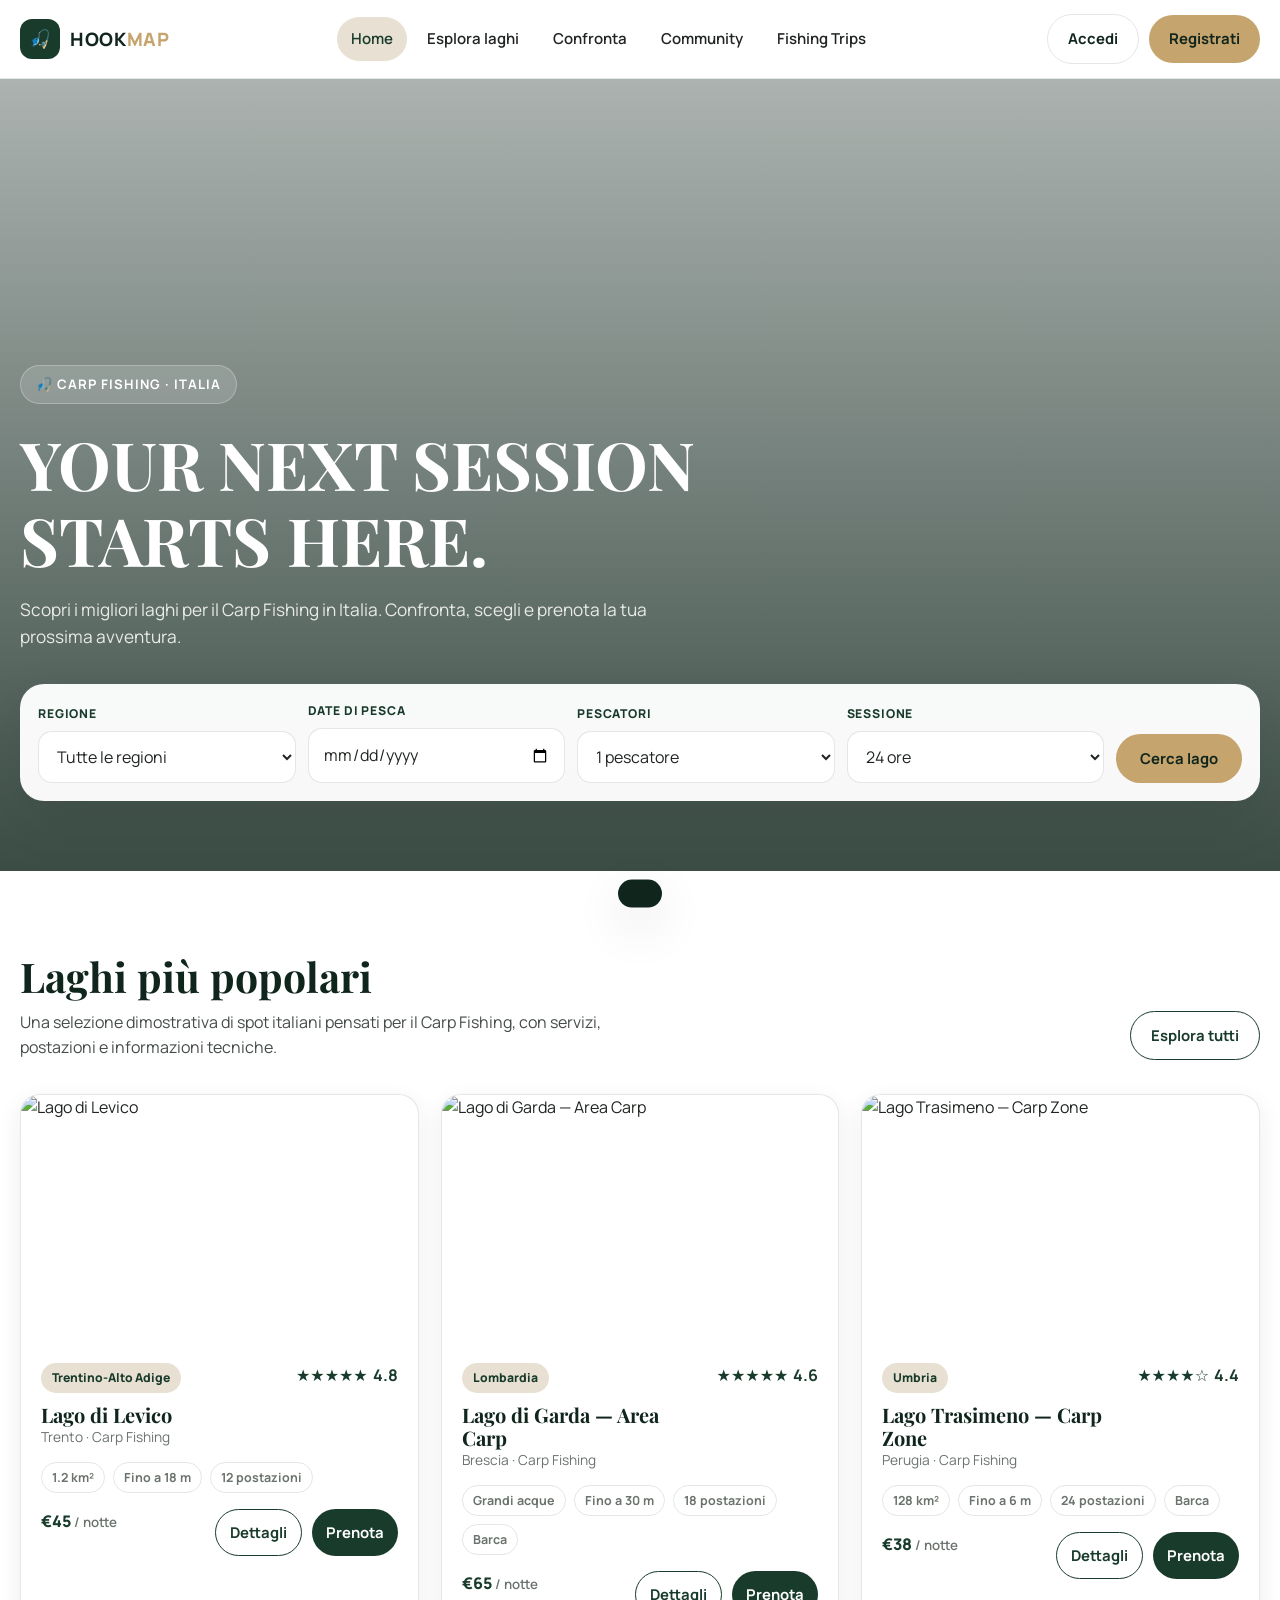
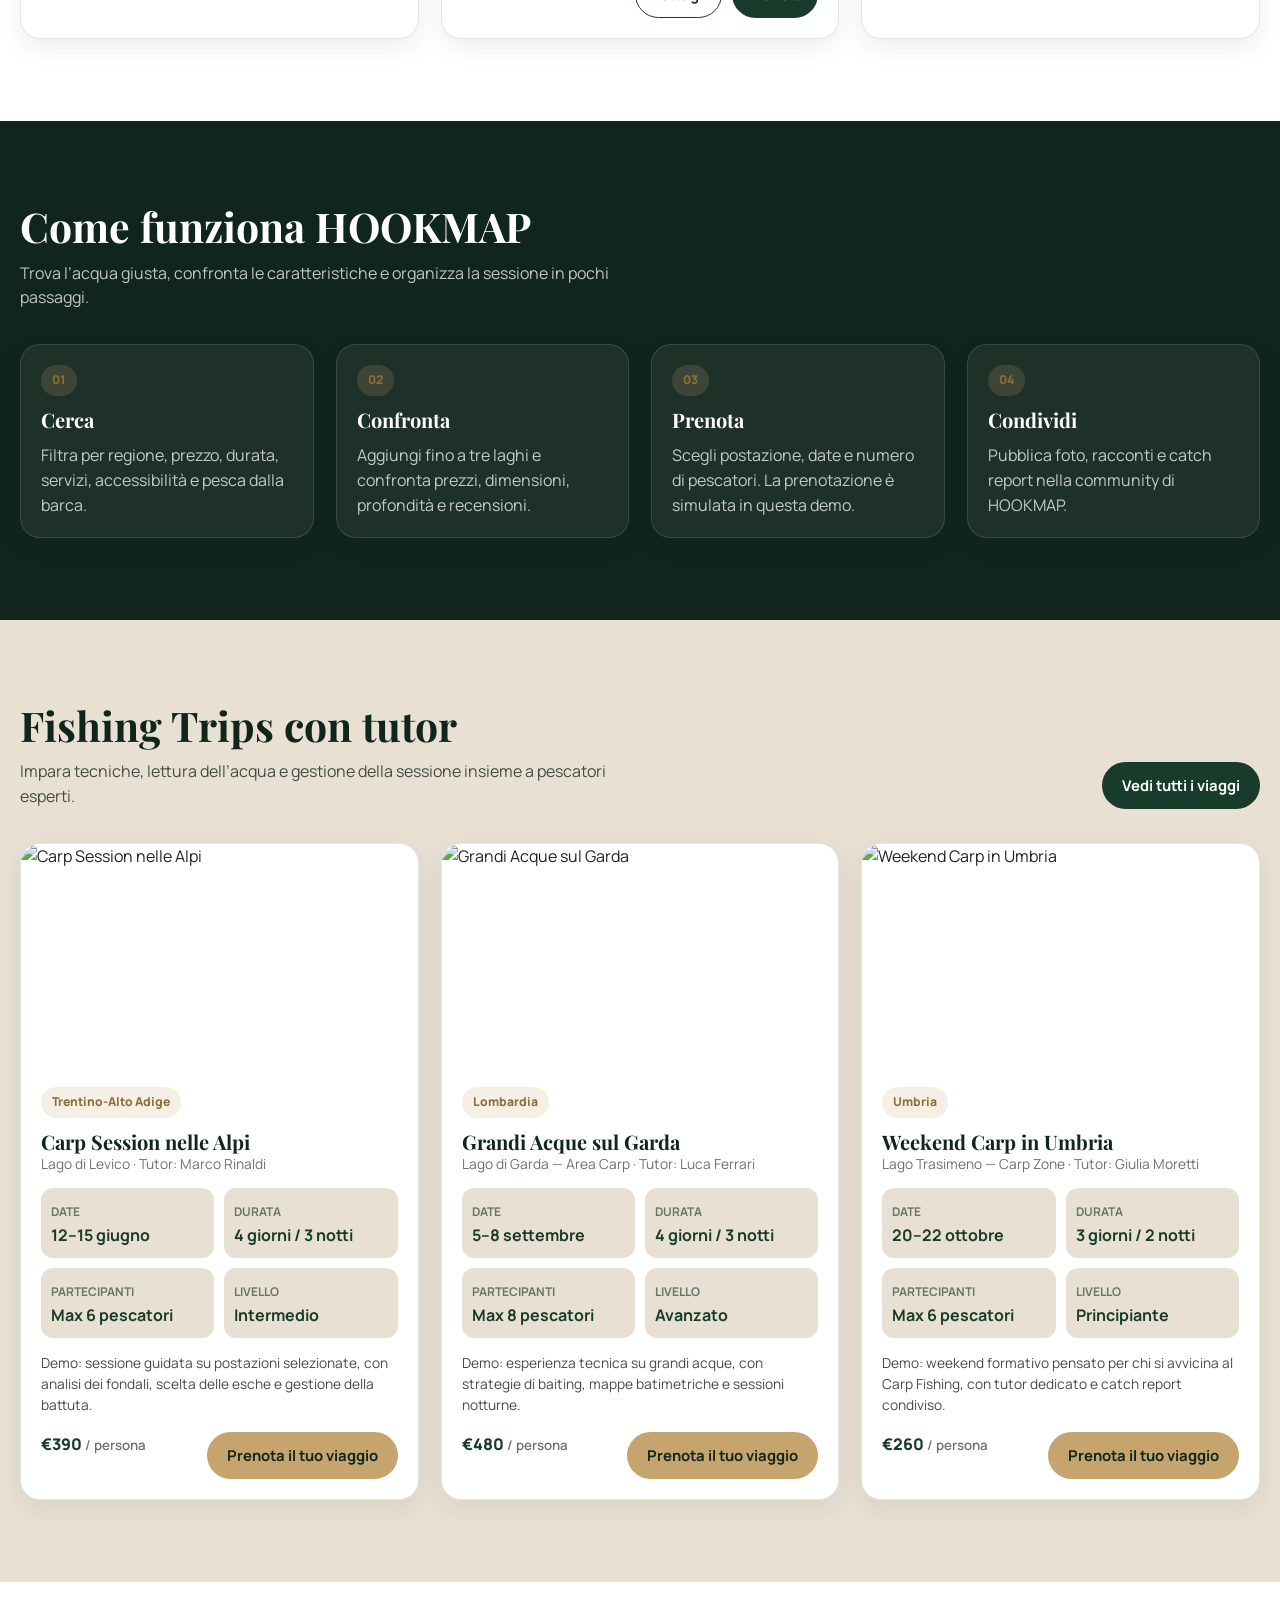
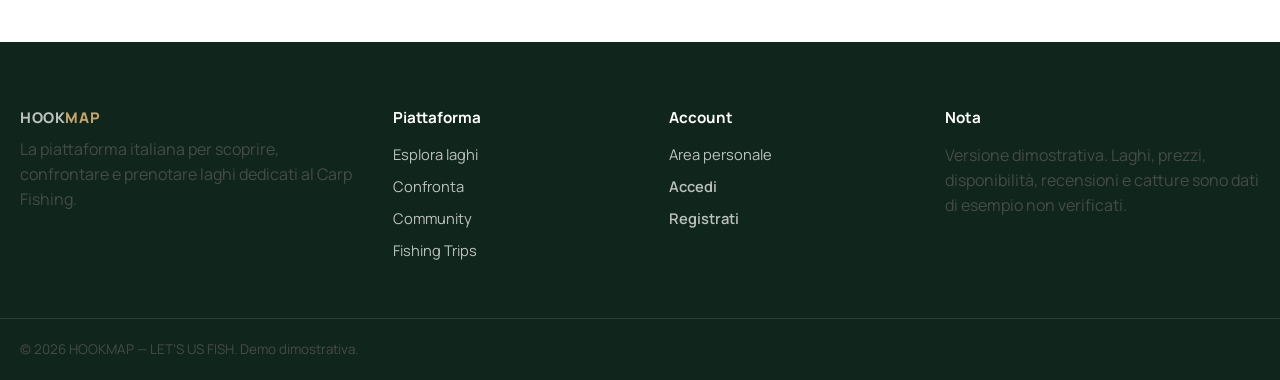
==== index.html @ 712e874a "Add files via upload" ====
<!DOCTYPE html>
<html lang="it">
<head>
  <meta charset="UTF-8" />
  <meta name="viewport" content="width=device-width, initial-scale=1.0" />
  <title>HOOKMAP — Let’s Us Fish</title>
  <meta name="description" content="HOOKMAP: scopri, confronta e prenota i migliori laghi per Carp Fishing in Italia." />

  <link rel="preconnect" href="https://fonts.googleapis.com" />
  <link rel="preconnect" href="https://fonts.gstatic.com" crossorigin />
  <link href="https://fonts.googleapis.com/css2?family=Manrope:wght@400;500;600;700;800&family=Playfair+Display:wght@600;700&display=swap" rel="stylesheet" />

  <link rel="stylesheet" href="https://unpkg.com/leaflet@1.9.4/dist/leaflet.css" />
  <link rel="stylesheet" href="style.css" />
</head>
<body>

  <header class="site-header">
    <div class="container header-inner">
      <a href="#/" class="logo" aria-label="HOOKMAP home">
        <span class="logo-mark">🎣</span>
        <span class="logo-text">HOOK<span>MAP</span></span>
      </a>

      <nav class="main-nav" id="mainNav">
        <a href="#/" data-nav="home">Home</a>
        <a href="#/explore" data-nav="explore">Esplora laghi</a>
        <a href="#/compare" data-nav="compare">Confronta</a>
        <a href="#/community" data-nav="community">Community</a>
        <a href="#/trips" data-nav="trips">Fishing Trips</a>
      </nav>

      <div class="header-actions">
        <button class="btn btn-ghost" id="loginBtn">Accedi</button>
        <button class="btn btn-gold" id="registerBtn">Registrati</button>
        <button class="menu-toggle" id="menuToggle" aria-label="Apri menu">
          <span></span><span></span><span></span>
        </button>
      </div>
    </div>
  </header>

  <main id="app"></main>

  <footer class="site-footer">
    <div class="container footer-grid">
      <div>
        <a href="#/" class="logo footer-logo">HOOK<span>MAP</span></a>
        <p>La piattaforma italiana per scoprire, confrontare e prenotare laghi dedicati al Carp Fishing.</p>
      </div>
      <div>
        <h4>Piattaforma</h4>
        <a href="#/explore">Esplora laghi</a>
        <a href="#/compare">Confronta</a>
        <a href="#/community">Community</a>
        <a href="#/trips">Fishing Trips</a>
      </div>
      <div>
        <h4>Account</h4>
        <a href="#/dashboard">Area personale</a>
        <button class="link-btn" id="footerLogin">Accedi</button>
        <button class="link-btn" id="footerRegister">Registrati</button>
      </div>
      <div>
        <h4>Nota</h4>
        <p>Versione dimostrativa. Laghi, prezzi, disponibilità, recensioni e catture sono dati di esempio non verificati.</p>
      </div>
    </div>
    <div class="footer-bottom">
      <div class="container">
        <p>© <span id="year"></span> HOOKMAP — LET’S US FISH. Demo dimostrativa.</p>
      </div>
    </div>
  </footer>

  <div class="modal" id="authModal" aria-hidden="true">
    <div class="modal-backdrop" data-close-modal></div>
    <div class="modal-card">
      <button class="modal-close" data-close-modal aria-label="Chiudi">×</button>
      <h3 id="authTitle">Accedi a HOOKMAP</h3>
      <p class="muted">Demo: nessun dato personale viene inviato a un server.</p>
      <form id="authForm">
        <label>Nome utente
          <input type="text" id="authUser" required placeholder="es. carper_lombardo" />
        </label>
        <label>Email
          <input type="email" id="authEmail" required placeholder="nome@email.it" />
        </label>
        <button class="btn btn-primary full" type="submit">Continua</button>
      </form>
    </div>
  </div>

  <div class="toast" id="toast"></div>

  <script src="https://unpkg.com/leaflet@1.9.4/dist/leaflet.js"></script>
  <script src="script.js"></script>
</body>
</html>
---- style.css ----
:root{
  --forest:#183B2B;
  --deep:#10251C;
  --sand:#E8E1D3;
  --white:#FFFFFF;
  --anthracite:#202521;
  --gold:#C5A46D;
  --muted:#6B736D;
  --line:rgba(24,59,43,.12);
  --radius:20px;
  --shadow:0 18px 50px rgba(16,37,28,.12);
  --shadow-sm:0 8px 24px rgba(16,37,28,.08);
}

*{box-sizing:border-box;margin:0;padding:0}
html{scroll-behavior:smooth}
body{
  font-family:"Manrope",system-ui,sans-serif;
  color:var(--anthracite);
  background:var(--white);
  line-height:1.55;
  -webkit-font-smoothing:antialiased;
}
img{max-width:100%;display:block}
a{color:inherit;text-decoration:none}
button{font:inherit;cursor:pointer;border:none;background:none;color:inherit}
input,select,textarea{font:inherit;width:100%}
.container{width:min(1240px,calc(100% - 40px));margin-inline:auto}

h1,h2,h3{font-family:"Playfair Display",serif;color:var(--deep);line-height:1.15}
h1{font-size:clamp(2.4rem,5.2vw,4.4rem)}
h2{font-size:clamp(1.8rem,3.2vw,2.6rem)}
h3{font-size:1.25rem}
p{color:#454c47}
.muted{color:var(--muted)}
.small{font-size:.86rem}

/* Header */
.site-header{
  position:sticky;top:0;z-index:100;
  background:rgba(255,255,255,.9);
  backdrop-filter:blur(14px);
  border-bottom:1px solid var(--line);
}
.header-inner{
  display:flex;align-items:center;justify-content:space-between;
  gap:20px;min-height:78px;
}
.logo{display:flex;align-items:center;gap:10px;font-weight:800;letter-spacing:.04em}
.logo-mark{
  width:40px;height:40px;border-radius:12px;display:grid;place-items:center;
  background:var(--forest);color:var(--gold);font-size:1.1rem;
}
.logo-text{font-size:1.15rem;color:var(--deep)}
.logo-text span{color:var(--gold)}
.main-nav{display:flex;gap:6px}
.main-nav a{
  padding:10px 14px;border-radius:999px;font-weight:600;font-size:.94rem;
  transition:.2s;
}
.main-nav a:hover,.main-nav a.active{background:var(--sand);color:var(--forest)}
.header-actions{display:flex;align-items:center;gap:10px}
.menu-toggle{display:none;flex-direction:column;gap:5px;padding:10px}
.menu-toggle span{width:22px;height:2px;background:var(--deep);border-radius:2px}

/* Buttons */
.btn{
  display:inline-flex;align-items:center;justify-content:center;gap:8px;
  padding:12px 20px;border-radius:999px;font-weight:700;font-size:.93rem;
  transition:transform .2s,box-shadow .2s,background .2s,color .2s;
}
.btn:hover{transform:translateY(-2px)}
.btn-primary{background:var(--forest);color:var(--white)}
.btn-primary:hover{background:var(--deep);box-shadow:var(--shadow-sm)}
.btn-gold{background:var(--gold);color:var(--deep)}
.btn-gold:hover{box-shadow:0 10px 24px rgba(197,164,109,.35)}
.btn-ghost{border:1px solid var(--line);color:var(--deep)}
.btn-ghost:hover{background:var(--sand)}
.btn-outline{border:1.5px solid var(--forest);color:var(--forest)}
.btn-outline:hover{background:var(--forest);color:var(--white)}
.btn-danger{background:#B3402F;color:#fff}
.full{width:100%}
.link-btn{color:var(--forest);font-weight:600;text-align:left}
.link-btn:hover{color:var(--gold)}

/* Hero */
.hero{
  position:relative;min-height:88vh;display:flex;align-items:flex-end;
  color:var(--white);overflow:hidden;
}
.hero-bg{
  position:absolute;inset:0;
  background:
    linear-gradient(180deg,rgba(16,37,28,.35),rgba(16,37,28,.82)),
    url("https://images.unsplash.com/photo-1500375592092-40eb2168fd21?auto=format&fit=crop&w=2000&q=80") center/cover;
}
.hero-content{position:relative;z-index:2;padding:110px 0 70px}
.eyebrow{
  display:inline-flex;align-items:center;gap:8px;
  background:rgba(255,255,255,.14);border:1px solid rgba(255,255,255,.25);
  padding:8px 15px;border-radius:999px;font-size:.82rem;font-weight:700;
  letter-spacing:.08em;text-transform:uppercase;margin-bottom:22px;
}
.hero h1{color:var(--white);max-width:850px}
.hero p{
  color:rgba(255,255,255,.86);max-width:640px;margin:18px 0 34px;font-size:1.08rem;
}
.search-panel{
  background:rgba(255,255,255,.96);
  border-radius:24px;padding:18px;box-shadow:var(--shadow);
  display:grid;grid-template-columns:repeat(4,1fr) auto;gap:12px;align-items:end;
}
.field label{
  display:block;font-size:.76rem;font-weight:800;text-transform:uppercase;
  letter-spacing:.07em;color:var(--forest);margin-bottom:7px;
}
.field input,.field select{
  border:1px solid var(--line);background:var(--white);border-radius:14px;
  padding:13px 14px;color:var(--anthracite);outline:none;transition:.2s;
}
.field input:focus,.field select:focus{border-color:var(--gold);box-shadow:0 0 0 4px rgba(197,164,109,.16)}
.search-panel .btn{height:49px;padding-inline:24px}

/* Sections */
.section{padding:82px 0}
.section-head{display:flex;align-items:flex-end;justify-content:space-between;gap:24px;margin-bottom:34px}
.section-head p{max-width:620px;margin-top:10px}
.section.dark{background:var(--deep);color:var(--white)}
.section.dark h2,.section.dark h3{color:var(--white)}
.section.dark p{color:rgba(255,255,255,.74)}
.section.sand{background:var(--sand)}

.grid{display:grid;gap:22px}
.grid-3{grid-template-columns:repeat(3,1fr)}
.grid-4{grid-template-columns:repeat(4,1fr)}
.grid-2{grid-template-columns:repeat(2,1fr)}

/* Cards */
.card{
  background:var(--white);border:1px solid var(--line);border-radius:var(--radius);
  overflow:hidden;box-shadow:var(--shadow-sm);transition:.25s;
}
.card:hover{transform:translateY(-6px);box-shadow:var(--shadow)}
.card-media{position:relative;aspect-ratio:16/10;overflow:hidden}
.card-media img{width:100%;height:100%;object-fit:cover;transition:transform .5s}
.card:hover .card-media img{transform:scale(1.06)}
.card-body{padding:20px}
.card-top{display:flex;justify-content:space-between;gap:10px;align-items:flex-start}
.price{font-weight:800;color:var(--forest);white-space:nowrap}
.price small{font-weight:600;color:var(--muted)}
.badge{
  display:inline-flex;align-items:center;gap:6px;
  background:var(--sand);color:var(--forest);border-radius:999px;
  padding:6px 11px;font-size:.76rem;font-weight:800;
}
.badge.gold{background:rgba(197,164,109,.18);color:#8d6f37}
.rating{display:inline-flex;align-items:center;gap:5px;font-weight:700;color:var(--forest)}
.meta-row{display:flex;flex-wrap:wrap;gap:8px;margin-top:14px}
.meta{
  font-size:.78rem;font-weight:700;color:var(--muted);
  border:1px solid var(--line);border-radius:999px;padding:5px 10px;
}
.card-actions{display:flex;gap:10px;margin-top:18px}
.card-actions .btn{flex:1;padding:11px 14px}

/* Explore */
.explore-layout{display:grid;grid-template-columns:340px 1fr;gap:28px;align-items:start}
.filters{
  background:var(--white);border:1px solid var(--line);border-radius:var(--radius);
  padding:22px;box-shadow:var(--shadow-sm);position:sticky;top:100px;
}
.filters h3{margin-bottom:18px}
.filter-group{margin-bottom:16px}
.filter-group label{font-size:.8rem;font-weight:800;color:var(--forest);display:block;margin-bottom:6px}
.filter-group input,.filter-group select{
  border:1px solid var(--line);border-radius:12px;padding:11px 12px;background:#fff;
}
.checks{display:grid;gap:9px}
.check{display:flex;align-items:center;gap:10px;font-size:.9rem;font-weight:600}
.check input{width:auto}
.map-box{height:430px;border-radius:var(--radius);overflow:hidden;border:1px solid var(--line);margin-bottom:24px}
#exploreMap,#lakeMap{width:100%;height:100%}
.results-count{margin-bottom:18px;font-weight:700;color:var(--forest)}

/* Lake detail */
.lake-hero{position:relative;height:54vh;min-height:420px;overflow:hidden}
.lake-hero img{width:100%;height:100%;object-fit:cover}
.lake-hero::after{
  content:"";position:absolute;inset:0;
  background:linear-gradient(180deg,rgba(16,37,28,.15),rgba(16,37,28,.85));
}
.lake-hero-content{position:absolute;inset:auto 0 0;z-index:2;padding:48px 0;color:#fff}
.lake-hero-content h1{color:#fff;font-size:clamp(2rem,4vw,3.4rem)}
.lake-hero-content p{color:rgba(255,255,255,.85)}
.breadcrumb{font-size:.86rem;font-weight:700;margin-bottom:14px;color:rgba(255,255,255,.8)}
.breadcrumb a:hover{color:var(--gold)}
.detail-layout{display:grid;grid-template-columns:1fr 380px;gap:34px;align-items:start}
.panel{
  background:#fff;border:1px solid var(--line);border-radius:var(--radius);
  padding:24px;box-shadow:var(--shadow-sm);margin-bottom:22px;
}
.panel h3{margin-bottom:14px}
.spec-grid{display:grid;grid-template-columns:repeat(2,1fr);gap:12px}
.spec{
  background:var(--sand);border-radius:14px;padding:14px;
}
.spec strong{display:block;color:var(--forest);font-size:1.05rem}
.spec span{font-size:.78rem;color:var(--muted);font-weight:700;text-transform:uppercase;letter-spacing:.05em}
.list-check{list-style:none;display:grid;gap:10px}
.list-check li{display:flex;gap:10px;align-items:flex-start}
.list-check li::before{content:"✓";color:var(--gold);font-weight:900}
.booking-card{position:sticky;top:100px}
.booking-summary{
  border-top:1px solid var(--line);margin-top:18px;padding-top:16px;
  display:grid;gap:8px;
}
.summary-row{display:flex;justify-content:space-between;font-size:.94rem}
.summary-row.total{font-size:1.2rem;font-weight:800;color:var(--forest)}
.gallery{display:grid;grid-template-columns:2fr 1fr;gap:12px;margin-bottom:24px}
.gallery img{border-radius:18px;height:260px;width:100%;object-fit:cover}
.gallery img:last-child{height:100%}
.review{border-top:1px solid var(--line);padding-top:16px;margin-top:16px}
.review:first-of-type{border:0;padding-top:0;margin-top:0}

/* Compare */
.compare-wrap{overflow-x:auto;border:1px solid var(--line);border-radius:var(--radius);background:#fff;box-shadow:var(--shadow-sm)}
.compare-table{width:100%;border-collapse:collapse;min-width:760px}
.compare-table th,.compare-table td{
  padding:16px;border-bottom:1px solid var(--line);text-align:left;vertical-align:top;
}
.compare-table th{background:var(--sand);color:var(--forest);font-size:.8rem;text-transform:uppercase;letter-spacing:.06em}
.compare-table td:first-child{font-weight:800;color:var(--forest);width:220px}
.compare-lake{width:190px}
.compare-lake img{height:110px;width:100%;object-fit:cover;border-radius:12px;margin-bottom:10px}
.pick-grid{display:grid;grid-template-columns:repeat(3,1fr);gap:14px;margin-bottom:26px}
.pick{
  border:2px solid var(--line);border-radius:16px;padding:16px;background:#fff;
  display:flex;gap:12px;align-items:center;transition:.2s;
}
.pick:hover{border-color:var(--gold)}
.pick.selected{border-color:var(--forest);background:var(--sand)}
.pick img{width:72px;height:56px;object-fit:cover;border-radius:10px}
.pick strong{display:block;font-size:.95rem}
.pick small{color:var(--muted)}

/* Community */
.post{background:#fff;border:1px solid var(--line);border-radius:var(--radius);padding:20px;box-shadow:var(--shadow-sm)}
.post-head{display:flex;gap:14px;align-items:center;margin-bottom:14px}
.avatar{
  width:46px;height:46px;border-radius:50%;background:var(--forest);color:var(--gold);
  display:grid;place-items:center;font-weight:800;
}
.post-image{border-radius:16px;margin:14px 0;max-height:360px;width:100%;object-fit:cover}
.post-actions{display:flex;gap:16px;border-top:1px solid var(--line);padding-top:14px;margin-top:14px}
.post-actions button{font-weight:700;color:var(--muted);transition:.2s}
.post-actions button:hover,.post-actions button.liked{color:var(--forest)}
.catch-tag{
  display:inline-block;background:rgba(197,164,109,.18);color:#8d6f37;
  padding:5px 10px;border-radius:999px;font-size:.78rem;font-weight:800;margin-right:6px;
}
.composer{background:var(--forest);color:#fff;border-radius:var(--radius);padding:24px;margin-bottom:28px}
.composer h3{color:#fff;margin-bottom:14px}
.composer input,.composer textarea{
  background:rgba(255,255,255,.1);border:1px solid rgba(255,255,255,.2);
  color:#fff;border-radius:12px;padding:12px;margin-bottom:12px;
}
.composer input::placeholder,.composer textarea::placeholder{color:rgba(255,255,255,.65)}
.composer-row{display:grid;grid-template-columns:1fr 1fr;gap:12px}

/* Trips */
.trip-card .card-media{aspect-ratio:16/9}
.trip-info{display:grid;grid-template-columns:repeat(2,1fr);gap:10px;margin-top:14px}
.trip-info div{background:var(--sand);border-radius:12px;padding:10px}
.trip-info strong{display:block;color:var(--forest)}
.trip-info span{font-size:.75rem;font-weight:700;color:var(--muted);text-transform:uppercase}

/* Dashboard */
.dash-layout{display:grid;grid-template-columns:260px 1fr;gap:28px;align-items:start}
.dash-nav{background:var(--deep);border-radius:var(--radius);padding:18px;position:sticky;top:100px}
.dash-nav button{
  width:100%;text-align:left;color:rgba(255,255,255,.72);padding:12px 14px;
  border-radius:12px;font-weight:700;margin-bottom:5px;transition:.2s;
}
.dash-nav button:hover{background:rgba(255,255,255,.08);color:#fff}
.dash-nav button.active{background:var(--gold);color:var(--deep)}
.stat-grid{display:grid;grid-template-columns:repeat(4,1fr);gap:14px;margin-bottom:24px}
.stat{background:var(--sand);border-radius:16px;padding:18px}
.stat strong{display:block;font-size:1.6rem;color:var(--forest)}
.stat span{font-size:.78rem;font-weight:800;color:var(--muted);text-transform:uppercase}
.booking-row,.trip-row{
  display:flex;justify-content:space-between;align-items:center;gap:16px;
  border:1px solid var(--line);border-radius:16px;padding:16px;margin-bottom:12px;background:#fff;
}

/* Footer */
.site-footer{background:var(--deep);color:rgba(255,255,255,.75);padding:64px 0 0;margin-top:60px}
.footer-grid{display:grid;grid-template-columns:1.4fr 1fr 1fr 1.3fr;gap:34px}
.site-footer h4{color:#fff;margin-bottom:14px;font-size:.95rem}
.site-footer a,.site-footer .link-btn{display:block;color:rgba(255,255,255,.72);margin-bottom:9px;font-size:.92rem}
.site-footer a:hover,.site-footer .link-btn:hover{color:var(--gold)}
.footer-logo{color:#fff;font-size:1.2rem;margin-bottom:14px}
.footer-logo span{color:var(--gold)}
.footer-bottom{border-top:1px solid rgba(255,255,255,.12);margin-top:48px;padding:20px 0;font-size:.84rem}

/* Modal + toast */
.modal{position:fixed;inset:0;z-index:200;display:none}
.modal.open{display:grid;place-items:center}
.modal-backdrop{position:absolute;inset:0;background:rgba(16,37,28,.62);backdrop-filter:blur(4px)}
.modal-card{
  position:relative;background:#fff;border-radius:24px;padding:30px;width:min(430px,calc(100% - 32px));
  box-shadow:var(--shadow);animation:pop .25s ease;
}
.modal-card label{display:block;font-weight:700;font-size:.86rem;color:var(--forest);margin:14px 0 6px}
.modal-card input{border:1px solid var(--line);border-radius:12px;padding:12px;margin-bottom:6px}
.modal-close{position:absolute;top:14px;right:18px;font-size:1.7rem;color:var(--muted)}
@keyframes pop{from{opacity:0;transform:translateY(16px) scale(.98)}to{opacity:1;transform:none}}
.toast{
  position:fixed;bottom:26px;left:50%;transform:translateX(-50%) translateY(120%);
  background:var(--deep);color:#fff;padding:14px 22px;border-radius:999px;
  font-weight:700;z-index:300;transition:.35s;box-shadow:var(--shadow);max-width:calc(100% - 32px);
}
.toast.show{transform:translateX(-50%) translateY(0)}
.empty{
  border:1px dashed var(--line);border-radius:var(--radius);padding:38px;text-align:center;
  color:var(--muted);font-weight:600;background:var(--sand);
}

/* Responsive */
@media (max-width:1080px){
  .search-panel{grid-template-columns:repeat(2,1fr)}
  .grid-4{grid-template-columns:repeat(2,1fr)}
  .grid-3{grid-template-columns:repeat(2,1fr)}
  .explore-layout,.detail-layout,.dash-layout{grid-template-columns:1fr}
  .filters,.booking-card,.dash-nav{position:static}
  .footer-grid{grid-template-columns:repeat(2,1fr)}
}
@media (max-width:760px){
  .main-nav{
    position:fixed;inset:78px 0 auto;background:#fff;flex-direction:column;
    padding:18px;border-bottom:1px solid var(--line);display:none;box-shadow:var(--shadow);
  }
  .main-nav.open{display:flex}
  .menu-toggle{display:flex}
  .header-actions .btn-ghost{display:none}
  .grid-2,.grid-3,.grid-4,.pick-grid,.spec-grid,.stat-grid,.composer-row,.trip-info{grid-template-columns:1fr}
  .gallery{grid-template-columns:1fr}
  .section{padding:58px 0}
  .hero{min-height:78vh}
  .search-panel{grid-template-columns:1fr}
  .booking-row,.trip-row{flex-direction:column;align-items:flex-start}
}
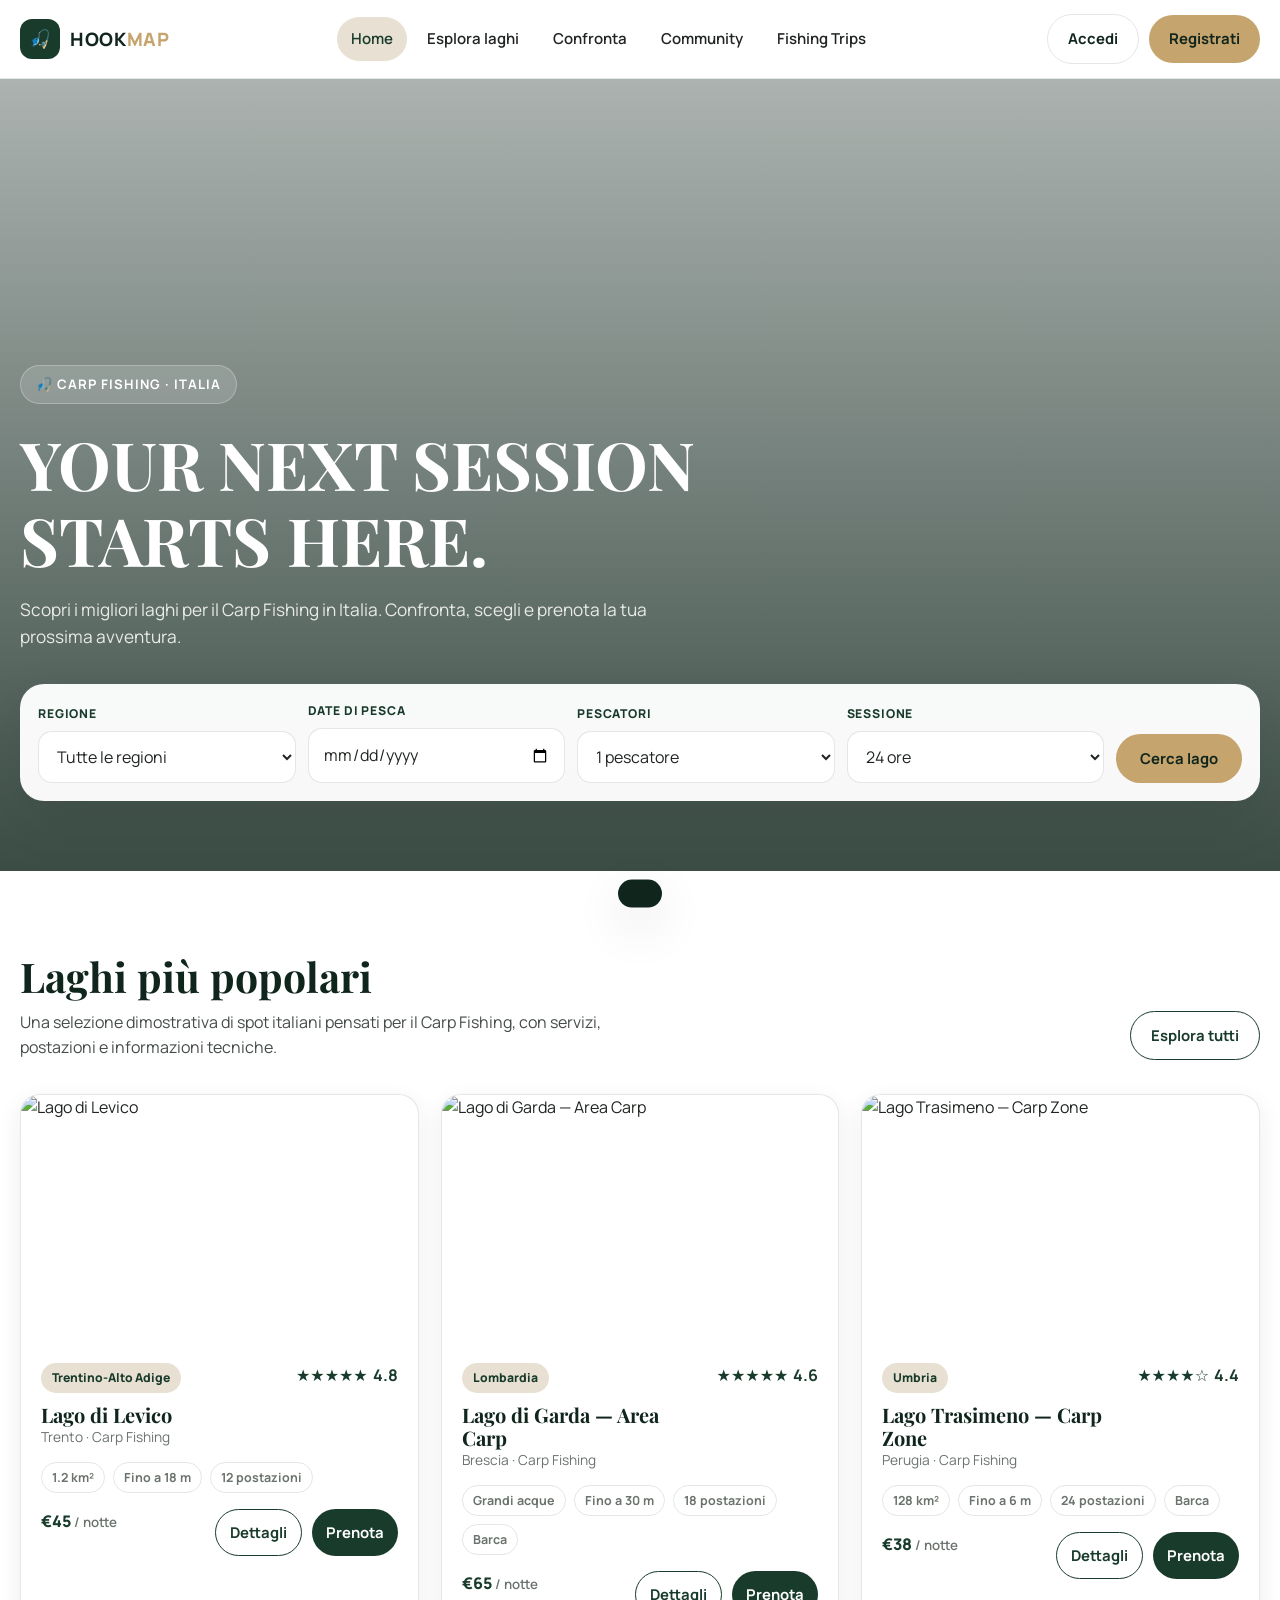
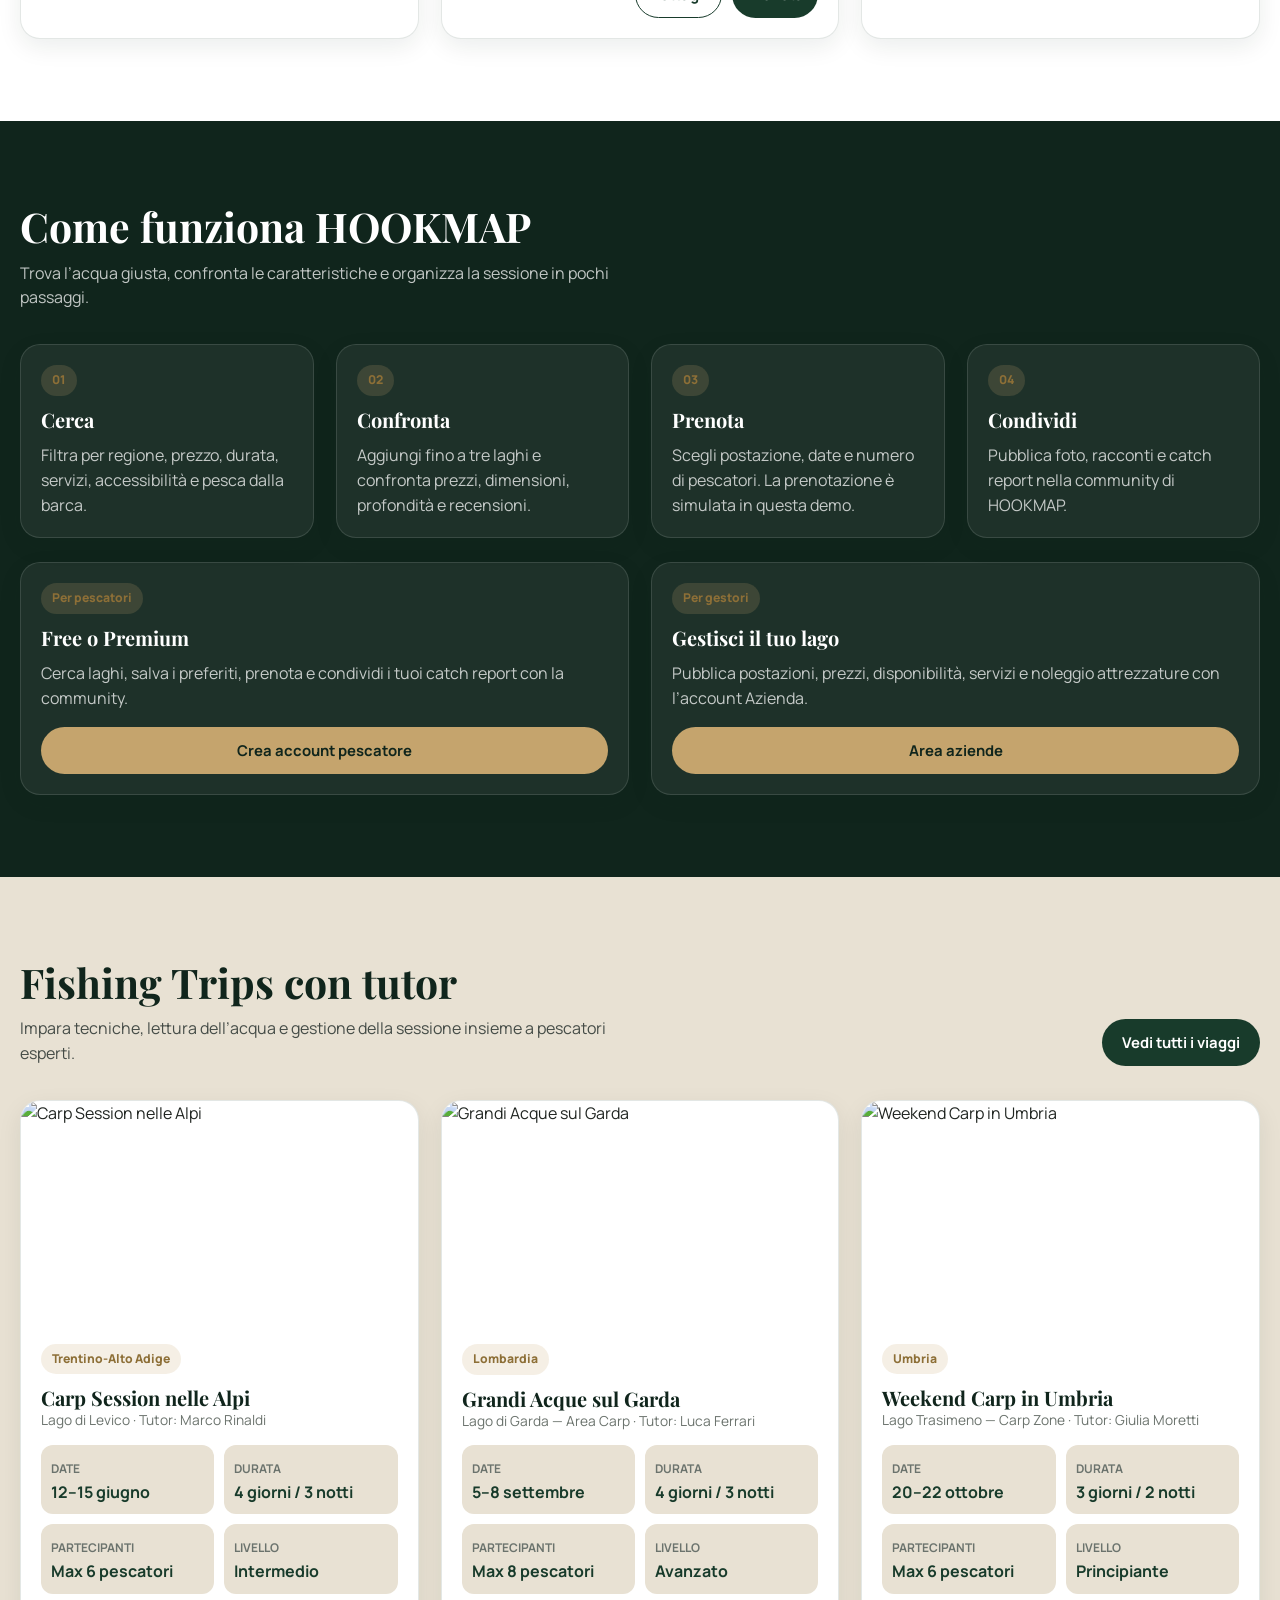
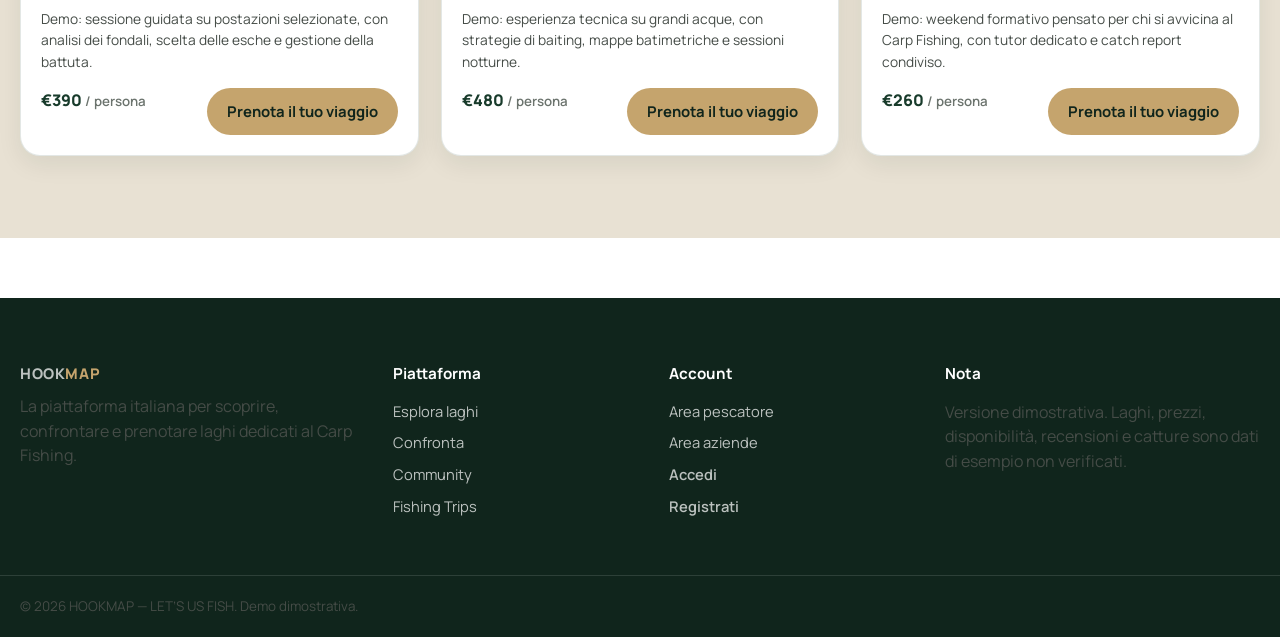
==== commit 7bd9673d: "Add files via upload" ====
--- a/index.html
+++ b/index.html
@@ -48,6 +48,7 @@
         <a href="#/" class="logo footer-logo">HOOK<span>MAP</span></a>
         <p>La piattaforma italiana per scoprire, confrontare e prenotare laghi dedicati al Carp Fishing.</p>
       </div>
+
       <div>
         <h4>Piattaforma</h4>
         <a href="#/explore">Esplora laghi</a>
@@ -55,17 +56,21 @@
         <a href="#/community">Community</a>
         <a href="#/trips">Fishing Trips</a>
       </div>
+
       <div>
         <h4>Account</h4>
-        <a href="#/dashboard">Area personale</a>
+        <a href="#/dashboard">Area pescatore</a>
+        <a href="#/dashboard">Area aziende</a>
         <button class="link-btn" id="footerLogin">Accedi</button>
         <button class="link-btn" id="footerRegister">Registrati</button>
       </div>
+
       <div>
         <h4>Nota</h4>
         <p>Versione dimostrativa. Laghi, prezzi, disponibilità, recensioni e catture sono dati di esempio non verificati.</p>
       </div>
     </div>
+
     <div class="footer-bottom">
       <div class="container">
         <p>© <span id="year"></span> HOOKMAP — LET’S US FISH. Demo dimostrativa.</p>
@@ -75,17 +80,56 @@
 
   <div class="modal" id="authModal" aria-hidden="true">
     <div class="modal-backdrop" data-close-modal></div>
+
     <div class="modal-card">
       <button class="modal-close" data-close-modal aria-label="Chiudi">×</button>
+
       <h3 id="authTitle">Accedi a HOOKMAP</h3>
-      <p class="muted">Demo: nessun dato personale viene inviato a un server.</p>
+      <p class="muted">Scegli il tipo di account. Demo: nessun dato viene inviato a un server.</p>
+
       <form id="authForm">
-        <label>Nome utente
-          <input type="text" id="authUser" required placeholder="es. carper_lombardo" />
+        <div class="account-type">
+          <label class="account-option">
+            <input type="radio" name="accountType" value="user" checked />
+            <span>
+              <strong>Pescatore</strong>
+              <small>Free o Premium</small>
+            </span>
+          </label>
+
+          <label class="account-option">
+            <input type="radio" name="accountType" value="business" />
+            <span>
+              <strong>Azienda / Gestore</strong>
+              <small>Gestione lago e servizi</small>
+            </span>
+          </label>
+        </div>
+
+        <label>Nome o ragione sociale
+          <input type="text" id="authUser" required placeholder="es. Marco Rossi / Carp Lake S.r.l." />
         </label>
+
         <label>Email
           <input type="email" id="authEmail" required placeholder="nome@email.it" />
         </label>
+
+        <div id="userPlanBox">
+          <label>Piano pescatore</label>
+          <select id="userPlan">
+            <option value="free">Free — ricerca e community base</option>
+            <option value="premium">Premium — prenotazioni avanzate e catch report</option>
+          </select>
+        </div>
+
+        <div id="businessPlanBox" style="display:none">
+          <label>Piano aziendale</label>
+          <select id="businessPlan">
+            <option value="business-basic">Business Basic — 1 lago</option>
+            <option value="business-pro">Business Pro — laghi illimitati, noleggi e report</option>
+          </select>
+        </div>
+
         <button class="btn btn-primary full" type="submit">Continua</button>
       </form>
     </div>
--- a/style.css
+++ b/style.css
@@ -172,7 +172,7 @@
 .filters h3{margin-bottom:18px}
 .filter-group{margin-bottom:16px}
 .filter-group label{font-size:.8rem;font-weight:800;color:var(--forest);display:block;margin-bottom:6px}
-.filter-group input,.filter-group select{
+.filter-group input,.filter-group select,.filter-group textarea{
   border:1px solid var(--line);border-radius:12px;padding:11px 12px;background:#fff;
 }
 .checks{display:grid;gap:9px}
@@ -201,9 +201,7 @@
 }
 .panel h3{margin-bottom:14px}
 .spec-grid{display:grid;grid-template-columns:repeat(2,1fr);gap:12px}
-.spec{
-  background:var(--sand);border-radius:14px;padding:14px;
-}
+.spec{background:var(--sand);border-radius:14px;padding:14px}
 .spec strong{display:block;color:var(--forest);font-size:1.05rem}
 .spec span{font-size:.78rem;color:var(--muted);font-weight:700;text-transform:uppercase;letter-spacing:.05em}
 .list-check{list-style:none;display:grid;gap:10px}
@@ -292,6 +290,28 @@
   border:1px solid var(--line);border-radius:16px;padding:16px;margin-bottom:12px;background:#fff;
 }
 
+/* Account e piani */
+.account-type{display:grid;grid-template-columns:1fr 1fr;gap:10px;margin:16px 0}
+.account-option input{display:none}
+.account-option span{
+  display:block;border:2px solid var(--line);border-radius:16px;padding:14px;
+  cursor:pointer;transition:.2s;
+}
+.account-option input:checked + span{
+  border-color:var(--forest);background:var(--sand);
+}
+.account-option strong{display:block;color:var(--forest)}
+.account-option small{color:var(--muted);font-weight:600}
+.plan-badge{
+  display:inline-flex;align-items:center;gap:6px;
+  background:rgba(197,164,109,.18);color:#8d6f37;
+  padding:6px 12px;border-radius:999px;font-size:.78rem;font-weight:800;
+}
+.plan-badge.free{background:var(--sand);color:var(--forest)}
+.plan-badge.business{background:var(--forest);color:var(--gold)}
+.manager-actions{display:grid;grid-template-columns:repeat(2,1fr);gap:12px;margin-top:16px}
+.manager-actions .btn{justify-content:center}
+
 /* Footer */
 .site-footer{background:var(--deep);color:rgba(255,255,255,.75);padding:64px 0 0;margin-top:60px}
 .footer-grid{display:grid;grid-template-columns:1.4fr 1fr 1fr 1.3fr;gap:34px}
@@ -307,11 +327,13 @@
 .modal.open{display:grid;place-items:center}
 .modal-backdrop{position:absolute;inset:0;background:rgba(16,37,28,.62);backdrop-filter:blur(4px)}
 .modal-card{
-  position:relative;background:#fff;border-radius:24px;padding:30px;width:min(430px,calc(100% - 32px));
-  box-shadow:var(--shadow);animation:pop .25s ease;
+  position:relative;background:#fff;border-radius:24px;padding:30px;width:min(470px,calc(100% - 32px));
+  box-shadow:var(--shadow);animation:pop .25s ease;max-height:90vh;overflow:auto;
 }
 .modal-card label{display:block;font-weight:700;font-size:.86rem;color:var(--forest);margin:14px 0 6px}
-.modal-card input{border:1px solid var(--line);border-radius:12px;padding:12px;margin-bottom:6px}
+.modal-card input,.modal-card select{
+  border:1px solid var(--line);border-radius:12px;padding:12px;margin-bottom:6px;
+}
 .modal-close{position:absolute;top:14px;right:18px;font-size:1.7rem;color:var(--muted)}
 @keyframes pop{from{opacity:0;transform:translateY(16px) scale(.98)}to{opacity:1;transform:none}}
 .toast{
@@ -342,7 +364,8 @@
   .main-nav.open{display:flex}
   .menu-toggle{display:flex}
   .header-actions .btn-ghost{display:none}
-  .grid-2,.grid-3,.grid-4,.pick-grid,.spec-grid,.stat-grid,.composer-row,.trip-info{grid-template-columns:1fr}
+  .grid-2,.grid-3,.grid-4,.pick-grid,.spec-grid,.stat-grid,.composer-row,.trip-info,
+  .account-type,.manager-actions{grid-template-columns:1fr}
   .gallery{grid-template-columns:1fr}
   .section{padding:58px 0}
   .hero{min-height:78vh}
